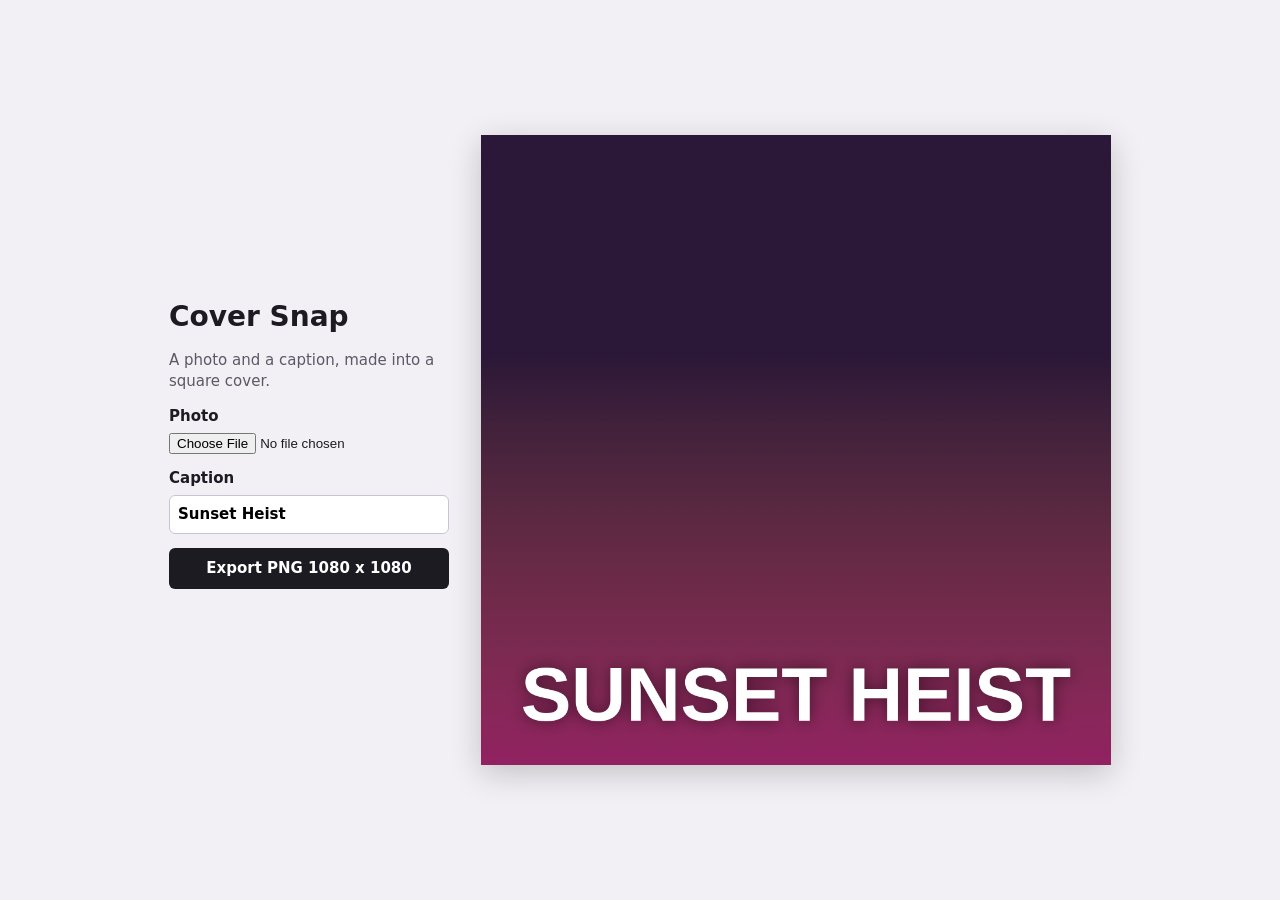
==== app/index.html @ 43cb1c6d "Starter kit + owner claim file" ====
<!doctype html>
<html lang="en">
<head>
<meta charset="utf-8">
<meta name="viewport" content="width=device-width, initial-scale=1">
<title>Cover Snap</title>
<link rel="stylesheet" href="./style.css">
</head>
<body>
<main class="app">
  <section class="controls">
    <h1>Cover Snap</h1>
    <p>A photo and a caption, made into a square cover.</p>
    <label>Photo <input id="photo" type="file" accept="image/*"></label>
    <label>Caption <input id="caption" type="text" maxlength="40" value="Sunset Heist"></label>
    <button id="export" type="button">Export PNG 1080 x 1080</button>
    <p id="status" role="status"></p>
  </section>
  <canvas id="cover" width="1080" height="1080" aria-label="The cover"></canvas>
</main>
<script type="module" src="./src/main.js"></script>
</body>
</html>
---- app/style.css ----
html, body { margin: 0; height: 100%; background: #f2f0f4; color: #1d1b22; font: 15px/1.4 system-ui, sans-serif; }
.app { display: flex; gap: 32px; align-items: center; justify-content: center; height: 100%; padding: 24px; box-sizing: border-box; }
.controls { display: flex; flex-direction: column; gap: 14px; width: 280px; }
.controls h1 { margin: 0; font-size: 28px; }
.controls p { margin: 0; color: #5c5866; }
label { display: flex; flex-direction: column; gap: 6px; font-weight: 600; }
input[type=text] { font: inherit; padding: 8px; border: 1px solid #c9c4d1; border-radius: 6px; }
button { font: inherit; font-weight: 700; padding: 10px; border: 0; border-radius: 6px; background: #1d1b22; color: #fff; cursor: pointer; }
canvas { width: min(70vh, 60vw); height: min(70vh, 60vw); box-shadow: 0 8px 30px rgba(0, 0, 0, 0.2); }
body.shot-cover .controls { display: none; }
body.shot-cover .app { padding: 0; }
body.shot-cover canvas { width: 100vw; height: 100vh; box-shadow: none; }
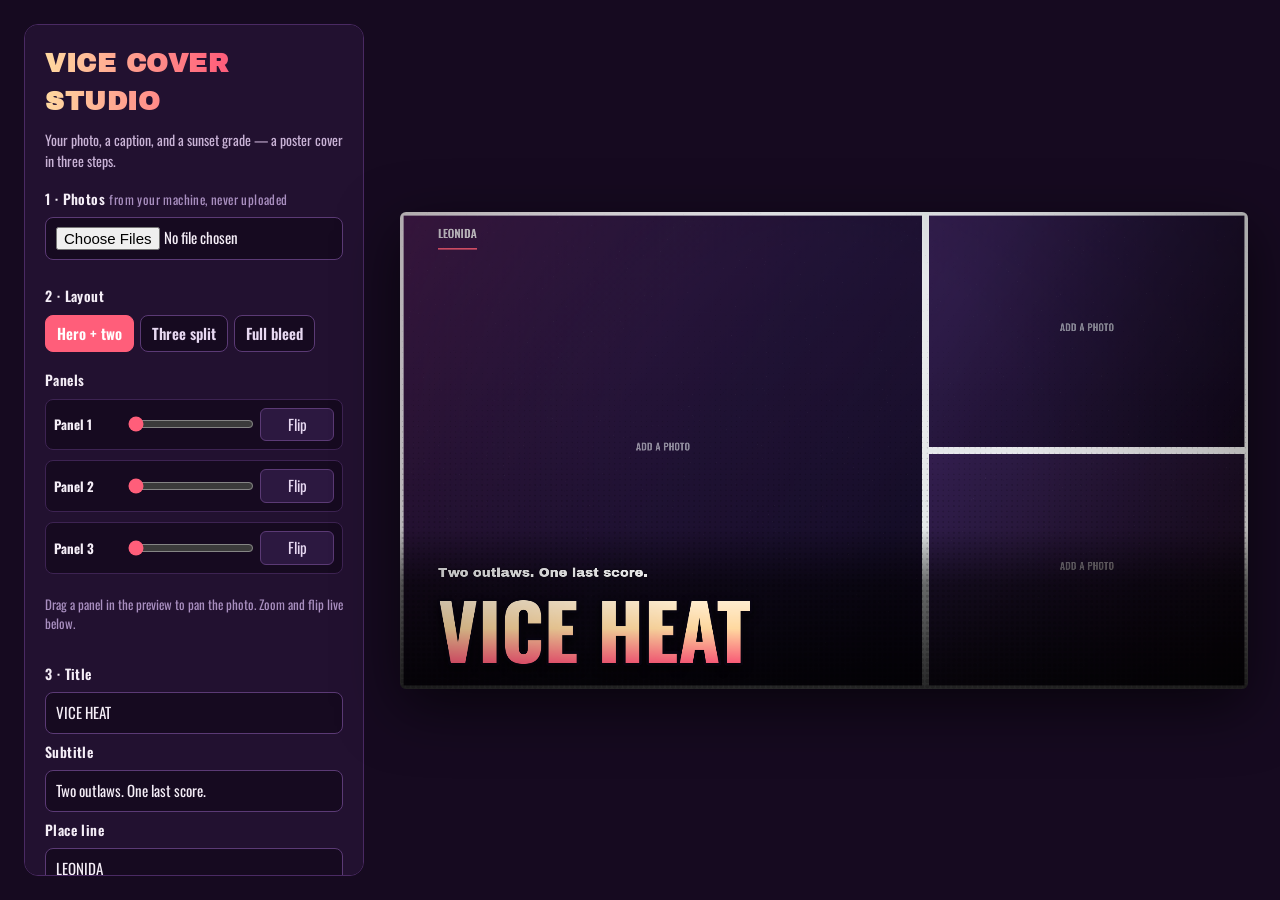
==== commit 7e133674: "Vice Cover Studio: GTA-style multi-panel cover maker Multi-panel poster layouts (hero, three split, " ====
--- a/app/index.html
+++ b/app/index.html
@@ -3,20 +3,72 @@
 <head>
 <meta charset="utf-8">
 <meta name="viewport" content="width=device-width, initial-scale=1">
-<title>Cover Snap</title>
+<title>Vice Cover Studio — GTA-style poster cover maker</title>
+<link rel="icon" href="data:image/svg+xml,%3Csvg xmlns='http://www.w3.org/2000/svg' viewBox='0 0 16 16'%3E%3Crect width='16' height='16' fill='%23ff5e7a'/%3E%3C/svg%3E">
 <link rel="stylesheet" href="./style.css">
 </head>
 <body>
 <main class="app">
-  <section class="controls">
-    <h1>Cover Snap</h1>
-    <p>A photo and a caption, made into a square cover.</p>
-    <label>Photo <input id="photo" type="file" accept="image/*"></label>
-    <label>Caption <input id="caption" type="text" maxlength="40" value="Sunset Heist"></label>
-    <button id="export" type="button">Export PNG 1080 x 1080</button>
+  <section class="controls" aria-label="Cover controls">
+    <h1>Vice Cover Studio</h1>
+    <p class="tagline">Your photo, a caption, and a sunset grade — a poster cover in three steps.</p>
+
+    <div class="group">
+      <label for="photo">1 · Photos <span class="hint">from your machine, never uploaded</span></label>
+      <input id="photo" type="file" accept="image/*" multiple>
+      <div id="thumbs" class="thumbs" aria-label="Uploaded photos"></div>
+    </div>
+
+    <div class="group">
+      <span class="label">2 · Layout</span>
+      <div class="seg" id="layoutSeg" role="group" aria-label="Layout">
+        <button type="button" data-layout="hero" class="on">Hero + two</button>
+        <button type="button" data-layout="trio">Three split</button>
+        <button type="button" data-layout="single">Full bleed</button>
+      </div>
+    </div>
+
+    <div class="group">
+      <span class="label">Panels</span>
+      <div id="panelRows" class="panel-rows"></div>
+      <p class="hint">Drag a panel in the preview to pan the photo. Zoom and flip live below.</p>
+    </div>
+
+    <div class="group">
+      <label for="title">3 · Title</label>
+      <input id="title" type="text" maxlength="32" value="VICE HEAT">
+      <label for="subtitle">Subtitle</label>
+      <input id="subtitle" type="text" maxlength="60" value="Two outlaws. One last score.">
+      <label for="place">Place line</label>
+      <input id="place" type="text" maxlength="20" value="LEONIDA">
+    </div>
+
+    <div class="group">
+      <span class="label">Colour grade</span>
+      <div class="seg" id="gradeSeg" role="group" aria-label="Colour grade">
+        <button type="button" data-grade="sunset" class="on">Vice Sunset</button>
+        <button type="button" data-grade="neon">Neon Nights</button>
+        <button type="button" data-grade="noir">Palm Noir</button>
+        <button type="button" data-grade="pastel">Pastel Vice</button>
+      </div>
+    </div>
+
+    <div class="group">
+      <span class="label">Export size</span>
+      <div class="seg" id="sizeSeg" role="group" aria-label="Export size">
+        <button type="button" data-size="wide" class="on">1920 × 1080</button>
+        <button type="button" data-size="square">1080 × 1080</button>
+        <button type="button" data-size="portrait">1080 × 1350</button>
+      </div>
+    </div>
+
+    <button id="export" type="button" class="export">Export PNG</button>
     <p id="status" role="status"></p>
+    <p class="fine">Original art made on your machine. No Rockstar logo, artwork or font — the display type is Oswald and Archivo Black under the SIL Open Font License.</p>
   </section>
-  <canvas id="cover" width="1080" height="1080" aria-label="The cover"></canvas>
+  <section class="stage-wrap">
+    <canvas id="cover" width="1920" height="1080" aria-label="Cover preview"></canvas>
+  </section>
 </main>
 <script type="module" src="./src/main.js"></script>
 </body>
--- a/app/style.css
+++ b/app/style.css
@@ -1,12 +1,94 @@
-html, body { margin: 0; height: 100%; background: #f2f0f4; color: #1d1b22; font: 15px/1.4 system-ui, sans-serif; }
-.app { display: flex; gap: 32px; align-items: center; justify-content: center; height: 100%; padding: 24px; box-sizing: border-box; }
-.controls { display: flex; flex-direction: column; gap: 14px; width: 280px; }
-.controls h1 { margin: 0; font-size: 28px; }
-.controls p { margin: 0; color: #5c5866; }
-label { display: flex; flex-direction: column; gap: 6px; font-weight: 600; }
-input[type=text] { font: inherit; padding: 8px; border: 1px solid #c9c4d1; border-radius: 6px; }
-button { font: inherit; font-weight: 700; padding: 10px; border: 0; border-radius: 6px; background: #1d1b22; color: #fff; cursor: pointer; }
-canvas { width: min(70vh, 60vw); height: min(70vh, 60vw); box-shadow: 0 8px 30px rgba(0, 0, 0, 0.2); }
+@font-face {
+  font-family: "Oswald";
+  src: url("./fonts/Oswald.ttf") format("truetype");
+  font-weight: 200 700;
+  font-style: normal;
+  font-display: swap;
+}
+@font-face {
+  font-family: "Archivo Black";
+  src: url("./fonts/ArchivoBlack.ttf") format("truetype");
+  font-weight: 400;
+  font-style: normal;
+  font-display: swap;
+}
+
+* { box-sizing: border-box; }
+html, body { margin: 0; min-height: 100%; }
+body {
+  background: #160a20;
+  color: #f5eef7;
+  font: 15px/1.45 "Oswald", system-ui, sans-serif;
+}
+.app { display: flex; gap: 28px; padding: 24px; height: 100vh; overflow: hidden; }
+.controls {
+  width: 340px; flex: none; display: flex; flex-direction: column; gap: 18px;
+  background: #221130; border: 1px solid #4a2a63; border-radius: 14px;
+  padding: 20px; height: calc(100vh - 48px); overflow-y: auto;
+}
+.controls h1 {
+  margin: 0; font-family: "Archivo Black", sans-serif; font-size: 26px;
+  letter-spacing: 0.5px; text-transform: uppercase;
+  background: linear-gradient(90deg, #ffd9a0, #ff5e7a 60%, #22d3ee);
+  -webkit-background-clip: text; background-clip: text; color: transparent;
+}
+.tagline { margin: -8px 0 0; color: #c9b3d6; font-size: 14px; }
+.group { display: flex; flex-direction: column; gap: 8px; }
+.label, label { font-weight: 600; letter-spacing: 0.4px; font-size: 14px; }
+.hint { color: #a98fc0; font-weight: 400; font-size: 13px; }
+input[type="text"], input[type="file"], select {
+  font: inherit; color: #f5eef7; background: #160a20;
+  border: 1px solid #5b3a75; border-radius: 8px; padding: 9px 10px; width: 100%;
+}
+input[type="text"]:focus, select:focus { outline: 2px solid #ff5e7a; outline-offset: 1px; }
+.seg { display: flex; flex-wrap: wrap; gap: 6px; }
+.seg button {
+  font: inherit; font-weight: 600; padding: 7px 11px; cursor: pointer;
+  background: #160a20; color: #e8d9f2; border: 1px solid #5b3a75; border-radius: 8px;
+}
+.seg button.on { background: #ff5e7a; border-color: #ff5e7a; color: #fff; }
+.thumbs { display: flex; gap: 8px; flex-wrap: wrap; }
+.thumbs img {
+  width: 64px; height: 64px; object-fit: cover; border-radius: 8px;
+  border: 2px solid #5b3a75; cursor: pointer;
+}
+.thumbs img.on { border-color: #22d3ee; }
+.panel-rows { display: flex; flex-direction: column; gap: 10px; }
+.panel-row {
+  display: grid; grid-template-columns: 64px 1fr 74px; gap: 8px; align-items: center;
+  background: #160a20; border: 1px solid #3d2352; border-radius: 8px; padding: 8px;
+}
+.panel-row .pname { font-weight: 700; font-size: 13px; }
+.panel-row input[type="range"] { width: 100%; accent-color: #ff5e7a; }
+.panel-row .flip {
+  font: inherit; padding: 5px 6px; cursor: pointer; border-radius: 6px;
+  background: #2c1840; color: #e8d9f2; border: 1px solid #5b3a75;
+}
+.panel-row .flip.on { background: #22d3ee; color: #08222a; border-color: #22d3ee; }
+.export {
+  font-family: "Archivo Black", sans-serif; font-size: 17px; letter-spacing: 0.5px;
+  padding: 13px; border: 0; border-radius: 10px; cursor: pointer; color: #fff;
+  background: linear-gradient(90deg, #ff5e7a, #ff8c28 55%, #22d3ee);
+  box-shadow: 0 6px 22px rgba(255, 94, 122, 0.45);
+}
+.export:hover { filter: brightness(1.1); }
+#status { margin: 0; min-height: 20px; color: #8fe3c0; font-size: 14px; }
+.fine { margin: 0; color: #8d76a3; font-size: 12.5px; }
+.stage-wrap {
+  flex: 1; display: flex; align-items: center; justify-content: center;
+  min-width: 0; height: calc(100vh - 48px); padding: 8px;
+}
+#cover {
+  max-width: 100%; max-height: calc(100vh - 48px); width: auto; height: auto;
+  border-radius: 6px; box-shadow: 0 18px 60px rgba(0, 0, 0, 0.6);
+  cursor: grab; touch-action: none;
+}
+#cover.dragging { cursor: grabbing; }
 body.shot-cover .controls { display: none; }
-body.shot-cover .app { padding: 0; }
-body.shot-cover canvas { width: 100vw; height: 100vh; box-shadow: none; }
+body.shot-cover .app { padding: 0; gap: 0; }
+body.shot-cover .stage-wrap { padding: 0; }
+body.shot-cover #cover { max-width: 100vw; max-height: 100vh; width: 100vw; height: 100vh; border-radius: 0; box-shadow: none; }
+@media (max-width: 900px) {
+  .app { flex-direction: column; }
+  .controls { width: 100%; }
+}
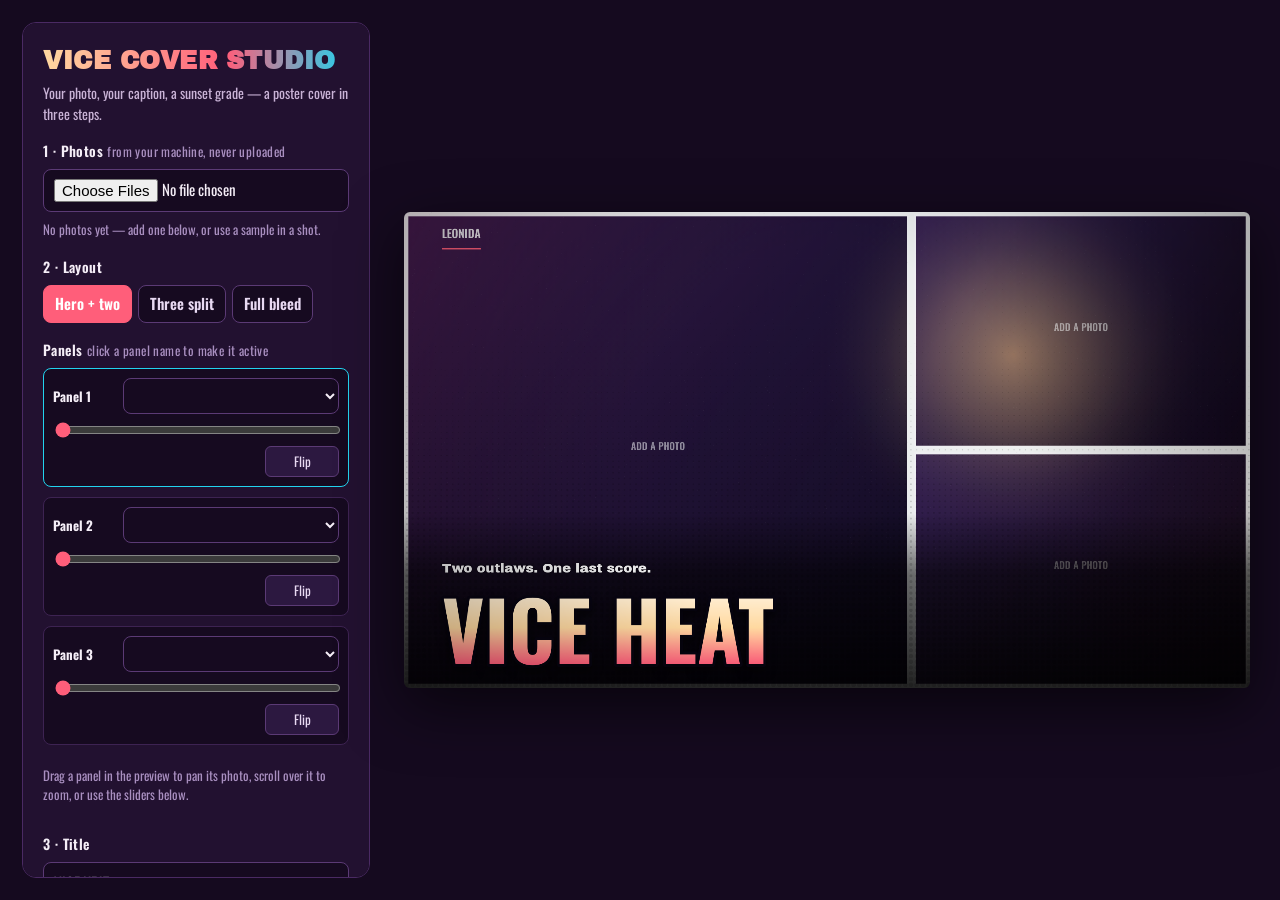
==== commit 2721248e: "Vice Cover Studio rebuild: richer grades, sun glow, per-panel photo pickers, wheel zoom, shuffle and" ====
--- a/app/index.html
+++ b/app/index.html
@@ -10,8 +10,10 @@
 <body>
 <main class="app">
   <section class="controls" aria-label="Cover controls">
-    <h1>Vice Cover Studio</h1>
-    <p class="tagline">Your photo, a caption, and a sunset grade — a poster cover in three steps.</p>
+    <header class="masthead">
+      <h1>Vice Cover Studio</h1>
+      <p class="tagline">Your photo, your caption, a sunset grade — a poster cover in three steps.</p>
+    </header>
 
     <div class="group">
       <label for="photo">1 · Photos <span class="hint">from your machine, never uploaded</span></label>
@@ -29,9 +31,9 @@
     </div>
 
     <div class="group">
-      <span class="label">Panels</span>
+      <span class="label">Panels <span class="hint">click a panel name to make it active</span></span>
       <div id="panelRows" class="panel-rows"></div>
-      <p class="hint">Drag a panel in the preview to pan the photo. Zoom and flip live below.</p>
+      <p class="hint">Drag a panel in the preview to pan its photo, scroll over it to zoom, or use the sliders below.</p>
     </div>
 
     <div class="group">
@@ -51,6 +53,7 @@
         <button type="button" data-grade="noir">Palm Noir</button>
         <button type="button" data-grade="pastel">Pastel Vice</button>
       </div>
+      <button id="shuffle" type="button" class="ghost">Try the next grade →</button>
     </div>
 
     <div class="group">
@@ -63,6 +66,9 @@
     </div>
 
     <button id="export" type="button" class="export">Export PNG</button>
+    <div class="row">
+      <button id="reset" type="button" class="ghost">Start fresh</button>
+    </div>
     <p id="status" role="status"></p>
     <p class="fine">Original art made on your machine. No Rockstar logo, artwork or font — the display type is Oswald and Archivo Black under the SIL Open Font License.</p>
   </section>
--- a/app/style.css
+++ b/app/style.css
@@ -1,3 +1,5 @@
+/* Vice Cover Studio — editor look. Dark violet chrome, sunset gradient
+   accents, and a live canvas preview that fills the right of the page. */
 @font-face {
   font-family: "Oswald";
   src: url("./fonts/Oswald.ttf") format("truetype");
@@ -16,79 +18,117 @@
 * { box-sizing: border-box; }
 html, body { margin: 0; min-height: 100%; }
 body {
-  background: #160a20;
+  background: #150a1f;
   color: #f5eef7;
   font: 15px/1.45 "Oswald", system-ui, sans-serif;
 }
-.app { display: flex; gap: 28px; padding: 24px; height: 100vh; overflow: hidden; }
+
+.app { display: flex; gap: 26px; padding: 22px; height: 100vh; overflow: hidden; }
+
+/* Left column: every control, stacked in numbered steps. */
 .controls {
-  width: 340px; flex: none; display: flex; flex-direction: column; gap: 18px;
+  width: 348px; flex: none; display: flex; flex-direction: column; gap: 17px;
   background: #221130; border: 1px solid #4a2a63; border-radius: 14px;
-  padding: 20px; height: calc(100vh - 48px); overflow-y: auto;
+  padding: 20px; height: calc(100vh - 44px); overflow-y: auto;
 }
-.controls h1 {
-  margin: 0; font-family: "Archivo Black", sans-serif; font-size: 26px;
+.masthead h1 {
+  margin: 0; font-family: "Archivo Black", sans-serif; font-size: 25px;
   letter-spacing: 0.5px; text-transform: uppercase;
   background: linear-gradient(90deg, #ffd9a0, #ff5e7a 60%, #22d3ee);
   -webkit-background-clip: text; background-clip: text; color: transparent;
 }
-.tagline { margin: -8px 0 0; color: #c9b3d6; font-size: 14px; }
+.tagline { margin: 4px 0 0; color: #c9b3d6; font-size: 14px; }
+
 .group { display: flex; flex-direction: column; gap: 8px; }
 .label, label { font-weight: 600; letter-spacing: 0.4px; font-size: 14px; }
 .hint { color: #a98fc0; font-weight: 400; font-size: 13px; }
+
 input[type="text"], input[type="file"], select {
   font: inherit; color: #f5eef7; background: #160a20;
   border: 1px solid #5b3a75; border-radius: 8px; padding: 9px 10px; width: 100%;
 }
 input[type="text"]:focus, select:focus { outline: 2px solid #ff5e7a; outline-offset: 1px; }
+select option { background: #160a20; }
+
 .seg { display: flex; flex-wrap: wrap; gap: 6px; }
 .seg button {
   font: inherit; font-weight: 600; padding: 7px 11px; cursor: pointer;
   background: #160a20; color: #e8d9f2; border: 1px solid #5b3a75; border-radius: 8px;
+  transition: background 0.12s ease, border-color 0.12s ease;
 }
+.seg button:hover { border-color: #ff5e7a; }
 .seg button.on { background: #ff5e7a; border-color: #ff5e7a; color: #fff; }
-.thumbs { display: flex; gap: 8px; flex-wrap: wrap; }
+
+.ghost {
+  font: inherit; font-weight: 600; padding: 7px 11px; cursor: pointer;
+  background: transparent; color: #ffb3c2; border: 1px dashed #5b3a75; border-radius: 8px;
+}
+.ghost:hover { border-color: #ff5e7a; color: #fff; }
+.row { display: flex; justify-content: flex-end; }
+
+.thumbs { display: flex; gap: 8px; flex-wrap: wrap; min-height: 20px; color: #a98fc0; font-size: 13px; }
 .thumbs img {
   width: 64px; height: 64px; object-fit: cover; border-radius: 8px;
   border: 2px solid #5b3a75; cursor: pointer;
 }
+.thumbs img:hover { border-color: #ff5e7a; }
 .thumbs img.on { border-color: #22d3ee; }
+
 .panel-rows { display: flex; flex-direction: column; gap: 10px; }
 .panel-row {
-  display: grid; grid-template-columns: 64px 1fr 74px; gap: 8px; align-items: center;
-  background: #160a20; border: 1px solid #3d2352; border-radius: 8px; padding: 8px;
+  display: grid; grid-template-columns: 62px 1fr; gap: 6px 8px; align-items: center;
+  background: #160a20; border: 1px solid #3d2352; border-radius: 8px; padding: 9px;
 }
-.panel-row .pname { font-weight: 700; font-size: 13px; }
-.panel-row input[type="range"] { width: 100%; accent-color: #ff5e7a; }
+.panel-row.active { border-color: #22d3ee; }
+.panel-row .pname {
+  font: inherit; font-weight: 700; font-size: 13px; text-align: left;
+  background: none; border: 0; color: #f5eef7; cursor: pointer; padding: 0;
+}
+.panel-row .pname:hover { color: #22d3ee; }
+.panel-row select { padding: 6px 8px; font-size: 13px; }
+.panel-row input[type="range"] { width: 100%; accent-color: #ff5e7a; grid-column: 1 / -1; }
 .panel-row .flip {
-  font: inherit; padding: 5px 6px; cursor: pointer; border-radius: 6px;
-  background: #2c1840; color: #e8d9f2; border: 1px solid #5b3a75;
+  font: inherit; font-size: 13px; padding: 5px 6px; cursor: pointer; border-radius: 6px;
+  background: #2c1840; color: #e8d9f2; border: 1px solid #5b3a75; grid-column: 2;
+  justify-self: end; min-width: 74px;
 }
 .panel-row .flip.on { background: #22d3ee; color: #08222a; border-color: #22d3ee; }
+
 .export {
   font-family: "Archivo Black", sans-serif; font-size: 17px; letter-spacing: 0.5px;
   padding: 13px; border: 0; border-radius: 10px; cursor: pointer; color: #fff;
   background: linear-gradient(90deg, #ff5e7a, #ff8c28 55%, #22d3ee);
   box-shadow: 0 6px 22px rgba(255, 94, 122, 0.45);
 }
-.export:hover { filter: brightness(1.1); }
+.export:hover { filter: brightness(1.12); }
+.export:active { transform: translateY(1px); }
+
 #status { margin: 0; min-height: 20px; color: #8fe3c0; font-size: 14px; }
 .fine { margin: 0; color: #8d76a3; font-size: 12.5px; }
+
+/* Right side: the live cover preview. */
 .stage-wrap {
   flex: 1; display: flex; align-items: center; justify-content: center;
-  min-width: 0; height: calc(100vh - 48px); padding: 8px;
+  min-width: 0; height: calc(100vh - 44px); padding: 8px;
 }
 #cover {
-  max-width: 100%; max-height: calc(100vh - 48px); width: auto; height: auto;
+  max-width: 100%; max-height: calc(100vh - 44px); width: auto; height: auto;
   border-radius: 6px; box-shadow: 0 18px 60px rgba(0, 0, 0, 0.6);
   cursor: grab; touch-action: none;
 }
 #cover.dragging { cursor: grabbing; }
+
+/* Screenshot scenes: the cover alone, edge to edge. */
 body.shot-cover .controls { display: none; }
 body.shot-cover .app { padding: 0; gap: 0; }
 body.shot-cover .stage-wrap { padding: 0; }
-body.shot-cover #cover { max-width: 100vw; max-height: 100vh; width: 100vw; height: 100vh; border-radius: 0; box-shadow: none; }
+body.shot-cover #cover {
+  max-width: 100vw; max-height: 100vh; width: 100vw; height: 100vh;
+  border-radius: 0; box-shadow: none;
+}
+
 @media (max-width: 900px) {
-  .app { flex-direction: column; }
-  .controls { width: 100%; }
+  .app { flex-direction: column; height: auto; overflow: visible; }
+  .controls { width: 100%; height: auto; }
+  .stage-wrap { height: auto; }
 }
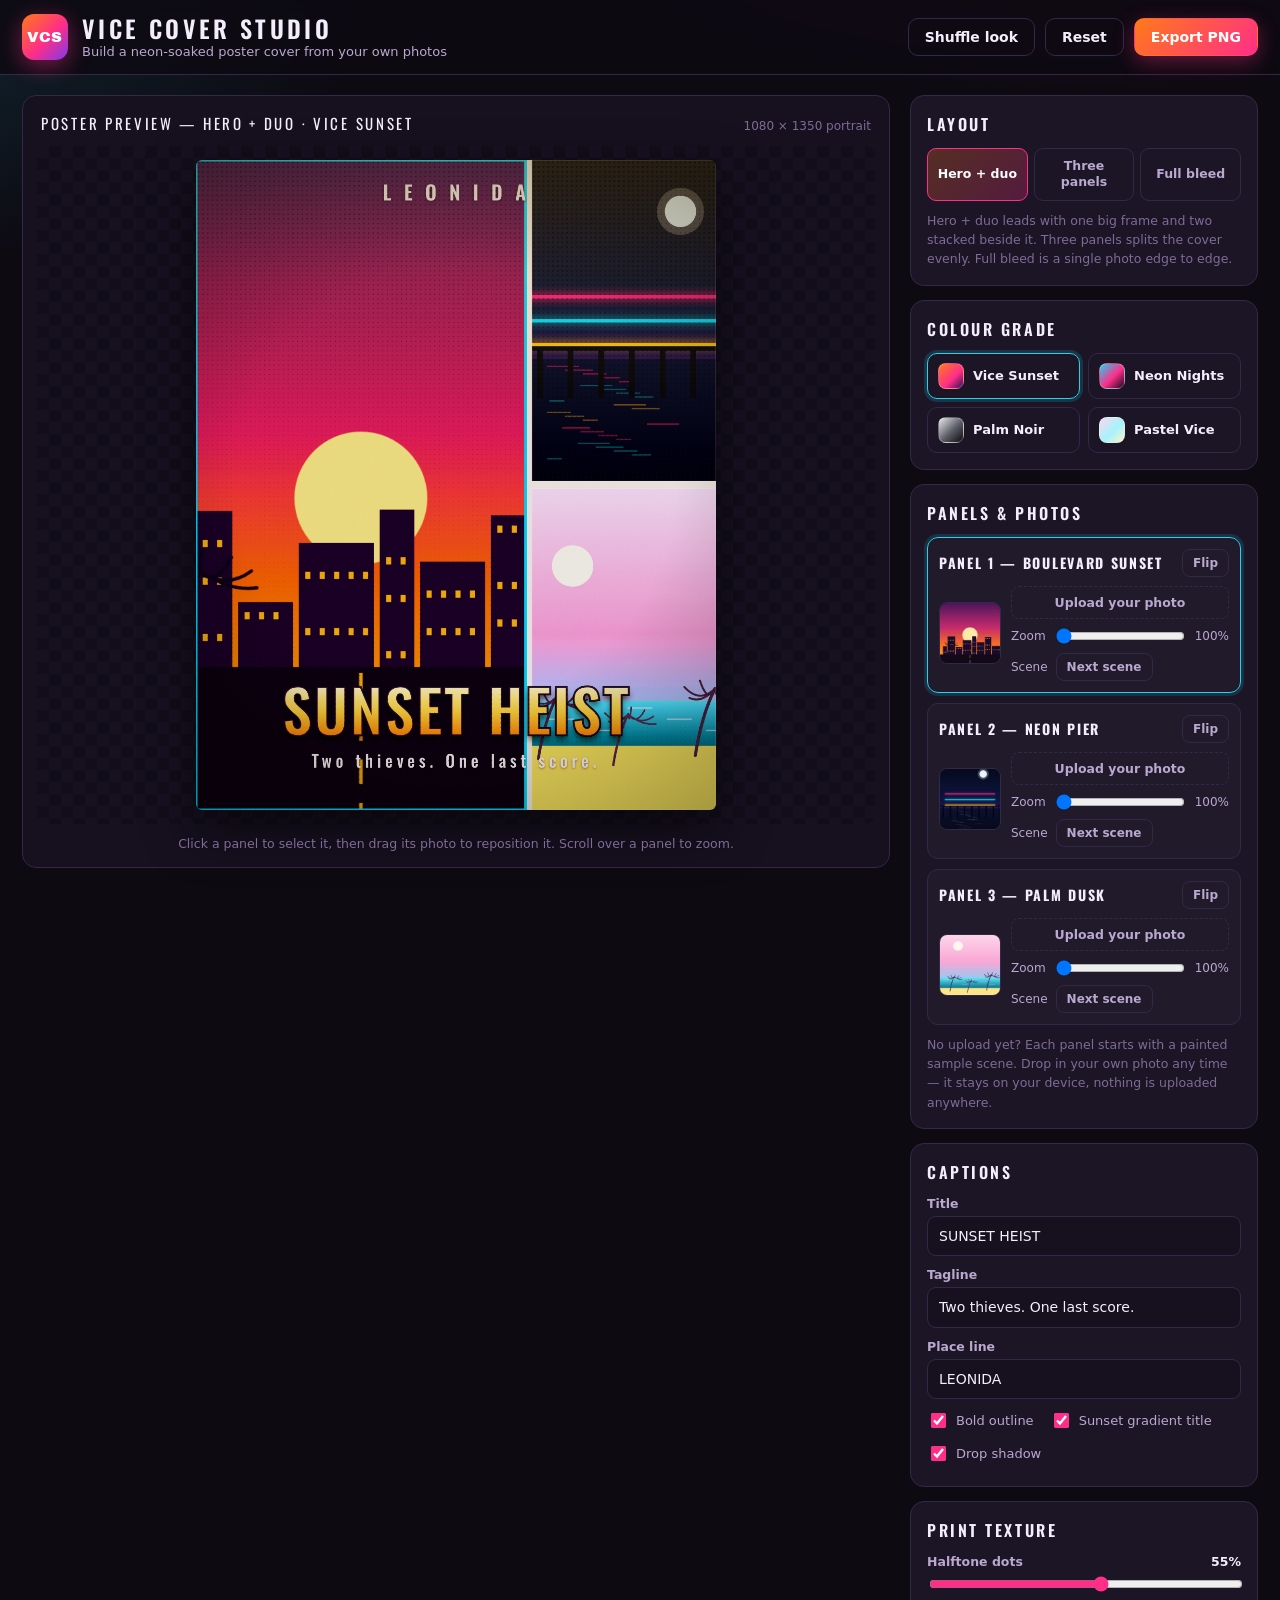
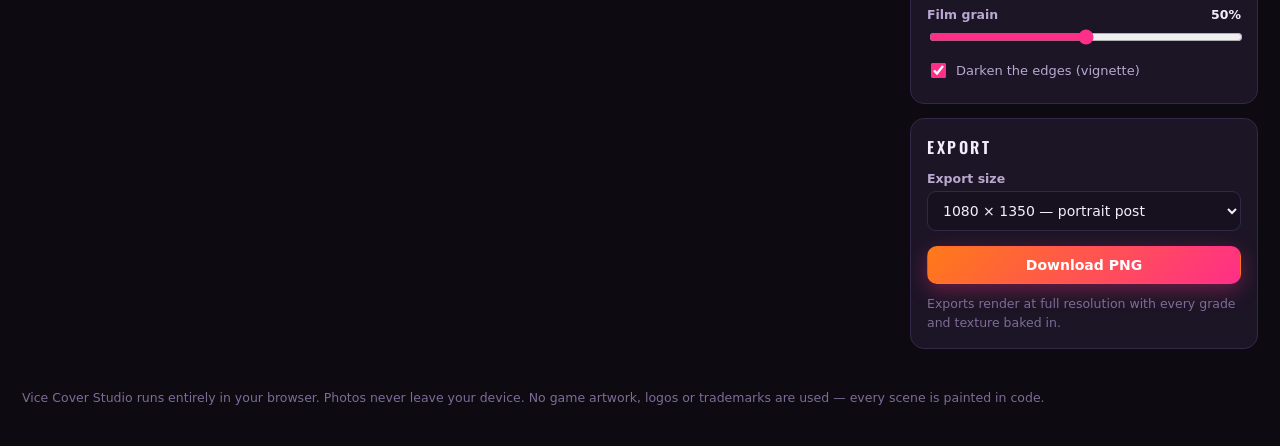
==== commit 9453402d: "Restructure to the competition layout: app/, screenshots/, vendor/, main.ts Move the new Vice Cover " ====
--- a/app/index.html
+++ b/app/index.html
@@ -1,81 +1,134 @@
-<!doctype html>
+<!DOCTYPE html>
 <html lang="en">
 <head>
 <meta charset="utf-8">
 <meta name="viewport" content="width=device-width, initial-scale=1">
-<title>Vice Cover Studio — GTA-style poster cover maker</title>
-<link rel="icon" href="data:image/svg+xml,%3Csvg xmlns='http://www.w3.org/2000/svg' viewBox='0 0 16 16'%3E%3Crect width='16' height='16' fill='%23ff5e7a'/%3E%3C/svg%3E">
-<link rel="stylesheet" href="./style.css">
+<title>Vice Cover Studio — GTA-style poster maker</title>
+<link rel="stylesheet" href="css/vice.css">
 </head>
 <body>
-<main class="app">
-  <section class="controls" aria-label="Cover controls">
-    <header class="masthead">
+<header class="topbar">
+  <div class="brand">
+    <span class="brand-mark">VCS</span>
+    <div>
       <h1>Vice Cover Studio</h1>
-      <p class="tagline">Your photo, your caption, a sunset grade — a poster cover in three steps.</p>
-    </header>
+      <p>Build a neon-soaked poster cover from your own photos</p>
+    </div>
+  </div>
+  <div class="top-actions">
+    <button id="shuffleBtn" class="btn ghost" type="button">Shuffle look</button>
+    <button id="resetBtn" class="btn ghost" type="button">Reset</button>
+    <button id="exportBtn" class="btn primary" type="button">Export PNG</button>
+  </div>
+</header>
 
-    <div class="group">
-      <label for="photo">1 · Photos <span class="hint">from your machine, never uploaded</span></label>
-      <input id="photo" type="file" accept="image/*" multiple>
-      <div id="thumbs" class="thumbs" aria-label="Uploaded photos"></div>
+<main class="workspace">
+  <section class="stage-wrap">
+    <div class="stage-toolbar">
+      <span id="stageLabel" class="stage-label">Poster preview</span>
+      <span id="stageSize" class="stage-size"></span>
     </div>
+    <div class="stage-scroll">
+      <canvas id="stage" width="1080" height="1350"></canvas>
+    </div>
+    <p class="stage-hint">Click a panel to select it, then drag its photo to reposition it. Scroll over a panel to zoom.</p>
+  </section>
 
-    <div class="group">
-      <span class="label">2 · Layout</span>
-      <div class="seg" id="layoutSeg" role="group" aria-label="Layout">
-        <button type="button" data-layout="hero" class="on">Hero + two</button>
-        <button type="button" data-layout="trio">Three split</button>
-        <button type="button" data-layout="single">Full bleed</button>
+  <aside class="rail">
+    <section class="panel" aria-label="Layout">
+      <h2>Layout</h2>
+      <div class="seg" id="layoutSeg" role="group" aria-label="Poster layout">
+        <button type="button" data-layout="hero" class="seg-btn active">Hero + duo</button>
+        <button type="button" data-layout="trio" class="seg-btn">Three panels</button>
+        <button type="button" data-layout="solo" class="seg-btn">Full bleed</button>
       </div>
-    </div>
+      <p class="note">Hero + duo leads with one big frame and two stacked beside it. Three panels splits the cover evenly. Full bleed is a single photo edge to edge.</p>
+    </section>
 
-    <div class="group">
-      <span class="label">Panels <span class="hint">click a panel name to make it active</span></span>
-      <div id="panelRows" class="panel-rows"></div>
-      <p class="hint">Drag a panel in the preview to pan its photo, scroll over it to zoom, or use the sliders below.</p>
-    </div>
+    <section class="panel" aria-label="Colour grade">
+      <h2>Colour grade</h2>
+      <div class="grades" id="gradeGrid" role="group" aria-label="Colour grade">
+        <button type="button" class="grade-btn active" data-grade="sunset">
+          <span class="swatch sw-sunset"></span>Vice Sunset
+        </button>
+        <button type="button" class="grade-btn" data-grade="neon">
+          <span class="swatch sw-neon"></span>Neon Nights
+        </button>
+        <button type="button" class="grade-btn" data-grade="noir">
+          <span class="swatch sw-noir"></span>Palm Noir
+        </button>
+        <button type="button" class="grade-btn" data-grade="pastel">
+          <span class="swatch sw-pastel"></span>Pastel Vice
+        </button>
+      </div>
+    </section>
 
-    <div class="group">
-      <label for="title">3 · Title</label>
-      <input id="title" type="text" maxlength="32" value="VICE HEAT">
-      <label for="subtitle">Subtitle</label>
-      <input id="subtitle" type="text" maxlength="60" value="Two outlaws. One last score.">
-      <label for="place">Place line</label>
-      <input id="place" type="text" maxlength="20" value="LEONIDA">
-    </div>
+    <section class="panel" aria-label="Panels">
+      <h2>Panels &amp; photos</h2>
+      <div id="panelList" class="panel-list"></div>
+      <p class="note">No upload yet? Each panel starts with a painted sample scene. Drop in your own photo any time — it stays on your device, nothing is uploaded anywhere.</p>
+    </section>
 
-    <div class="group">
-      <span class="label">Colour grade</span>
-      <div class="seg" id="gradeSeg" role="group" aria-label="Colour grade">
-        <button type="button" data-grade="sunset" class="on">Vice Sunset</button>
-        <button type="button" data-grade="neon">Neon Nights</button>
-        <button type="button" data-grade="noir">Palm Noir</button>
-        <button type="button" data-grade="pastel">Pastel Vice</button>
+    <section class="panel" aria-label="Captions">
+      <h2>Captions</h2>
+      <label class="field">
+        <span>Title</span>
+        <input id="titleInput" type="text" maxlength="28" value="SUNSET HEIST" autocomplete="off">
+      </label>
+      <label class="field">
+        <span>Tagline</span>
+        <input id="subtitleInput" type="text" maxlength="60" value="Two thieves. One last score." autocomplete="off">
+      </label>
+      <label class="field">
+        <span>Place line</span>
+        <input id="placeInput" type="text" maxlength="24" value="LEONIDA" autocomplete="off">
+      </label>
+      <div class="checks">
+        <label class="check"><input id="outlineChk" type="checkbox" checked> Bold outline</label>
+        <label class="check"><input id="gradientChk" type="checkbox" checked> Sunset gradient title</label>
+        <label class="check"><input id="shadowChk" type="checkbox" checked> Drop shadow</label>
       </div>
-      <button id="shuffle" type="button" class="ghost">Try the next grade →</button>
-    </div>
+    </section>
 
-    <div class="group">
-      <span class="label">Export size</span>
-      <div class="seg" id="sizeSeg" role="group" aria-label="Export size">
-        <button type="button" data-size="wide" class="on">1920 × 1080</button>
-        <button type="button" data-size="square">1080 × 1080</button>
-        <button type="button" data-size="portrait">1080 × 1350</button>
-      </div>
-    </div>
+    <section class="panel" aria-label="Print texture">
+      <h2>Print texture</h2>
+      <label class="field slider-field">
+        <span>Halftone dots <output id="halftoneOut">55%</output></span>
+        <input id="halftoneRange" type="range" min="0" max="100" value="55">
+      </label>
+      <label class="field slider-field">
+        <span>Film grain <output id="grainOut">50%</output></span>
+        <input id="grainRange" type="range" min="0" max="100" value="50">
+      </label>
+      <label class="check"><input id="vignetteChk" type="checkbox" checked> Darken the edges (vignette)</label>
+    </section>
 
-    <button id="export" type="button" class="export">Export PNG</button>
-    <div class="row">
-      <button id="reset" type="button" class="ghost">Start fresh</button>
-    </div>
-    <p id="status" role="status"></p>
-    <p class="fine">Original art made on your machine. No Rockstar logo, artwork or font — the display type is Oswald and Archivo Black under the SIL Open Font License.</p>
-  </section>
-  <section class="stage-wrap">
-    <canvas id="cover" width="1920" height="1080" aria-label="Cover preview"></canvas>
-  </section>
+    <section class="panel" aria-label="Export">
+      <h2>Export</h2>
+      <label class="field">
+        <span>Export size</span>
+        <select id="sizeSelect">
+          <option value="1080x1350" selected>1080 × 1350 — portrait post</option>
+          <option value="1080x1080">1080 × 1080 — square post</option>
+          <option value="1920x1080">1920 × 1080 — landscape cover</option>
+        </select>
+      </label>
+      <button id="exportBtn2" class="btn primary block" type="button">Download PNG</button>
+      <p class="note">Exports render at full resolution with every grade and texture baked in.</p>
+    </section>
+  </aside>
 </main>
-<script type="module" src="./src/main.js"></script>
+
+<footer class="foot">
+  <p>Vice Cover Studio runs entirely in your browser. Photos never leave your device. No game artwork, logos or trademarks are used — every scene is painted in code.</p>
+</footer>
+
+<script src="js/state.js"></script>
+<script src="js/samples.js"></script>
+<script src="js/grades.js"></script>
+<script src="js/render.js"></script>
+<script src="js/export.js"></script>
+<script src="js/ui.js"></script>
+<script src="js/main.js"></script>
 </body>
 </html>
--- a/app/css/vice.css
+++ b/app/css/vice.css
@@ -0,0 +1,453 @@
+/* Vice Cover Studio — studio chrome. Dark glass panels, neon accents. */
+
+@font-face {
+  font-family: "Oswald";
+  src: url("../fonts/Oswald.ttf") format("truetype");
+  font-weight: 200 700;
+  font-style: normal;
+  font-display: swap;
+}
+
+@font-face {
+  font-family: "Archivo Black";
+  src: url("../fonts/ArchivoBlack.ttf") format("truetype");
+  font-weight: 400;
+  font-style: normal;
+  font-display: swap;
+}
+
+:root {
+  --bg: #0d0a12;
+  --bg-soft: #16101f;
+  --panel: #1c1526;
+  --panel-edge: #332847;
+  --ink: #f4eefc;
+  --ink-dim: #b9a8cf;
+  --ink-faint: #7d6c96;
+  --pink: #ff2e88;
+  --orange: #ff7a18;
+  --cyan: #22d3ee;
+  --gold: #ffc93c;
+  --radius: 14px;
+}
+
+* { box-sizing: border-box; }
+
+html, body { margin: 0; padding: 0; }
+
+body {
+  background:
+    radial-gradient(1100px 500px at 85% -10%, rgba(255, 46, 136, 0.22), transparent 60%),
+    radial-gradient(900px 480px at -10% 0%, rgba(34, 211, 238, 0.14), transparent 55%),
+    var(--bg);
+  color: var(--ink);
+  font-family: "Segoe UI", system-ui, -apple-system, sans-serif;
+  min-height: 100vh;
+}
+
+/* ---------- top bar ---------- */
+
+.topbar {
+  display: flex;
+  align-items: center;
+  justify-content: space-between;
+  gap: 16px;
+  padding: 14px 22px;
+  border-bottom: 1px solid var(--panel-edge);
+  background: rgba(13, 10, 18, 0.85);
+  backdrop-filter: blur(6px);
+  position: sticky;
+  top: 0;
+  z-index: 10;
+}
+
+.brand { display: flex; align-items: center; gap: 14px; min-width: 0; }
+
+.brand-mark {
+  display: grid;
+  place-items: center;
+  width: 46px;
+  height: 46px;
+  flex: none;
+  border-radius: 12px;
+  font-family: "Archivo Black", sans-serif;
+  font-size: 15px;
+  letter-spacing: 0.04em;
+  color: #fff;
+  background: linear-gradient(135deg, var(--orange), var(--pink) 55%, #7c3aed);
+  box-shadow: 0 6px 22px rgba(255, 46, 136, 0.45);
+}
+
+.brand h1 {
+  margin: 0;
+  font-family: "Oswald", sans-serif;
+  font-size: 24px;
+  font-weight: 600;
+  letter-spacing: 0.14em;
+  text-transform: uppercase;
+  line-height: 1.1;
+}
+
+.brand p {
+  margin: 2px 0 0;
+  color: var(--ink-dim);
+  font-size: 13px;
+}
+
+.top-actions { display: flex; gap: 10px; flex: none; }
+
+/* ---------- buttons ---------- */
+
+.btn {
+  appearance: none;
+  border: 1px solid var(--panel-edge);
+  background: var(--panel);
+  color: var(--ink);
+  font: 600 14px/1 "Segoe UI", system-ui, sans-serif;
+  padding: 11px 16px;
+  border-radius: 10px;
+  cursor: pointer;
+  transition: transform 0.08s ease, box-shadow 0.15s ease, border-color 0.15s ease;
+}
+
+.btn:hover { border-color: var(--pink); box-shadow: 0 0 0 3px rgba(255, 46, 136, 0.18); }
+.btn:active { transform: translateY(1px); }
+
+.btn.primary {
+  background: linear-gradient(135deg, var(--orange), var(--pink));
+  border-color: transparent;
+  color: #fff;
+  box-shadow: 0 6px 20px rgba(255, 46, 136, 0.35);
+}
+
+.btn.ghost { background: transparent; }
+.btn.block { width: 100%; margin-top: 4px; }
+
+/* ---------- workspace ---------- */
+
+.workspace {
+  display: grid;
+  grid-template-columns: minmax(0, 1fr) 348px;
+  gap: 20px;
+  max-width: 1360px;
+  margin: 0 auto;
+  padding: 20px 22px;
+  align-items: start;
+}
+
+.stage-wrap {
+  background: var(--bg-soft);
+  border: 1px solid var(--panel-edge);
+  border-radius: var(--radius);
+  padding: 14px;
+  position: sticky;
+  top: 86px;
+}
+
+.stage-toolbar {
+  display: flex;
+  justify-content: space-between;
+  align-items: baseline;
+  padding: 2px 4px 12px;
+}
+
+.stage-label {
+  font-family: "Oswald", sans-serif;
+  font-size: 15px;
+  letter-spacing: 0.18em;
+  text-transform: uppercase;
+}
+
+.stage-size { color: var(--ink-faint); font-size: 12px; }
+
+.stage-scroll {
+  display: grid;
+  place-items: center;
+  background:
+    linear-gradient(45deg, #120d1a 25%, transparent 25%, transparent 75%, #120d1a 75%),
+    linear-gradient(45deg, #120d1a 25%, #171021 25%, #171021 75%, #120d1a 75%);
+  background-size: 24px 24px;
+  background-position: 0 0, 12px 12px;
+  border-radius: 10px;
+  padding: 14px;
+  min-height: 320px;
+}
+
+#stage {
+  max-width: 100%;
+  max-height: calc(100vh - 250px);
+  width: auto;
+  height: auto;
+  border-radius: 6px;
+  box-shadow: 0 18px 50px rgba(0, 0, 0, 0.55);
+  cursor: grab;
+  touch-action: none;
+}
+
+#stage:active { cursor: grabbing; }
+
+.stage-hint {
+  margin: 12px 4px 2px;
+  color: var(--ink-faint);
+  font-size: 12.5px;
+  text-align: center;
+}
+
+/* ---------- control rail ---------- */
+
+.rail { display: flex; flex-direction: column; gap: 14px; }
+
+.panel {
+  background: var(--panel);
+  border: 1px solid var(--panel-edge);
+  border-radius: var(--radius);
+  padding: 16px;
+}
+
+.panel h2 {
+  margin: 0 0 12px;
+  font-family: "Oswald", sans-serif;
+  font-size: 16px;
+  font-weight: 600;
+  letter-spacing: 0.16em;
+  text-transform: uppercase;
+}
+
+.note {
+  margin: 10px 0 0;
+  color: var(--ink-faint);
+  font-size: 12.5px;
+  line-height: 1.55;
+}
+
+/* segmented layout picker */
+.seg { display: flex; gap: 6px; }
+
+.seg-btn {
+  flex: 1;
+  appearance: none;
+  border: 1px solid var(--panel-edge);
+  background: transparent;
+  color: var(--ink-dim);
+  font: 600 12.5px/1.3 "Segoe UI", system-ui, sans-serif;
+  padding: 9px 6px;
+  border-radius: 9px;
+  cursor: pointer;
+}
+
+.seg-btn.active {
+  background: linear-gradient(135deg, rgba(255, 122, 24, 0.25), rgba(255, 46, 136, 0.25));
+  border-color: var(--pink);
+  color: #fff;
+}
+
+/* grade swatches */
+.grades { display: grid; grid-template-columns: 1fr 1fr; gap: 8px; }
+
+.grade-btn {
+  display: flex;
+  align-items: center;
+  gap: 9px;
+  appearance: none;
+  border: 1px solid var(--panel-edge);
+  background: transparent;
+  color: var(--ink);
+  font: 600 13px/1.2 "Segoe UI", system-ui, sans-serif;
+  padding: 9px 10px;
+  border-radius: 10px;
+  cursor: pointer;
+  text-align: left;
+}
+
+.grade-btn.active { border-color: var(--cyan); box-shadow: 0 0 0 3px rgba(34, 211, 238, 0.16); }
+
+.swatch {
+  width: 26px;
+  height: 26px;
+  flex: none;
+  border-radius: 8px;
+  border: 1px solid rgba(255, 255, 255, 0.25);
+}
+
+.sw-sunset { background: linear-gradient(135deg, #ff7a18, #ff2e88 60%, #2b1055); }
+.sw-neon { background: linear-gradient(135deg, #22d3ee, #ff2e88 55%, #12081f); }
+.sw-noir { background: linear-gradient(135deg, #e8e8e8, #5b5b66 55%, #0a0a0c); }
+.sw-pastel { background: linear-gradient(135deg, #ffd6ec, #a5f3fc 55%, #fef3c7); }
+
+/* panel cards */
+.panel-list { display: flex; flex-direction: column; gap: 10px; }
+
+.panel-card {
+  border: 1px solid var(--panel-edge);
+  border-radius: 11px;
+  padding: 11px;
+  background: rgba(255, 255, 255, 0.02);
+}
+
+.panel-card.selected { border-color: var(--cyan); box-shadow: 0 0 0 3px rgba(34, 211, 238, 0.14); }
+
+.panel-head {
+  display: flex;
+  align-items: center;
+  justify-content: space-between;
+  gap: 8px;
+  margin-bottom: 9px;
+}
+
+.panel-head strong {
+  font-family: "Oswald", sans-serif;
+  font-size: 14px;
+  letter-spacing: 0.12em;
+  text-transform: uppercase;
+}
+
+.mini-btn {
+  appearance: none;
+  border: 1px solid var(--panel-edge);
+  background: transparent;
+  color: var(--ink-dim);
+  font: 600 12px/1 "Segoe UI", system-ui, sans-serif;
+  padding: 7px 10px;
+  border-radius: 8px;
+  cursor: pointer;
+}
+
+.mini-btn:hover { color: #fff; border-color: var(--pink); }
+.mini-btn.on { color: #fff; border-color: var(--cyan); background: rgba(34, 211, 238, 0.12); }
+
+.panel-row { display: flex; gap: 10px; align-items: center; }
+
+.thumb {
+  width: 62px;
+  height: 62px;
+  flex: none;
+  border-radius: 8px;
+  object-fit: cover;
+  border: 1px solid var(--panel-edge);
+  background: #0a0710;
+}
+
+.panel-controls { flex: 1; min-width: 0; display: flex; flex-direction: column; gap: 7px; }
+
+.upload-label {
+  display: inline-block;
+  border: 1px dashed var(--panel-edge);
+  border-radius: 8px;
+  padding: 8px 10px;
+  font-size: 12.5px;
+  font-weight: 600;
+  color: var(--ink-dim);
+  cursor: pointer;
+  text-align: center;
+}
+
+.upload-label:hover { color: #fff; border-color: var(--cyan); }
+.upload-label input { display: none; }
+
+.zoom-row { display: flex; align-items: center; gap: 8px; font-size: 12px; color: var(--ink-dim); }
+.zoom-row input[type="range"] { flex: 1; }
+
+/* fields */
+.field { display: block; margin-bottom: 11px; }
+.field > span {
+  display: block;
+  margin-bottom: 5px;
+  color: var(--ink-dim);
+  font-size: 12.5px;
+  font-weight: 600;
+}
+
+.field input[type="text"],
+.field select {
+  width: 100%;
+  border: 1px solid var(--panel-edge);
+  border-radius: 9px;
+  background: var(--bg-soft);
+  color: var(--ink);
+  font: 500 14px/1.3 "Segoe UI", system-ui, sans-serif;
+  padding: 10px 11px;
+  outline: none;
+}
+
+.field input[type="text"]:focus,
+.field select:focus { border-color: var(--cyan); box-shadow: 0 0 0 3px rgba(34, 211, 238, 0.16); }
+
+.field input[type="range"] { width: 100%; accent-color: var(--pink); }
+
+.slider-field > span {
+  display: flex;
+  justify-content: space-between;
+  align-items: baseline;
+}
+
+.slider-field output { color: var(--ink); font-weight: 700; }
+
+.checks { display: flex; flex-wrap: wrap; gap: 6px 16px; margin-top: 2px; }
+
+.check {
+  display: inline-flex;
+  align-items: center;
+  gap: 7px;
+  font-size: 13px;
+  color: var(--ink-dim);
+  cursor: pointer;
+  margin-bottom: 6px;
+}
+
+.check input { accent-color: var(--pink); width: 15px; height: 15px; }
+
+/* footer */
+.foot {
+  max-width: 1360px;
+  margin: 0 auto;
+  padding: 6px 22px 26px;
+  color: var(--ink-faint);
+  font-size: 12.5px;
+  line-height: 1.6;
+}
+
+/* cover-only mode (headless screenshots): poster fills the window.
+   The stage canvas lives inside .workspace, so hide the chrome around it
+   instead of the workspace itself. */
+body.cover-mode { background: #000; }
+body.cover-mode .topbar,
+body.cover-mode .rail,
+body.cover-mode .foot,
+body.cover-mode .stage-toolbar,
+body.cover-mode .stage-hint { display: none; }
+body.cover-mode .workspace {
+  display: block;
+  max-width: none;
+  margin: 0;
+  padding: 0;
+}
+body.cover-mode .stage-wrap {
+  border: none;
+  border-radius: 0;
+  padding: 0;
+  background: #000;
+  position: static;
+}
+body.cover-mode .stage-scroll {
+  padding: 0;
+  background: #000;
+  border-radius: 0;
+  min-height: 0;
+}
+body.cover-mode #stage {
+  position: fixed;
+  inset: 0;
+  width: 100vw;
+  height: 100vh;
+  max-width: none;
+  max-height: none;
+  border-radius: 0;
+  box-shadow: none;
+  object-fit: contain;
+}
+
+@media (max-width: 960px) {
+  .workspace { grid-template-columns: 1fr; }
+  .stage-wrap { position: static; }
+  .topbar { flex-wrap: wrap; }
+}
